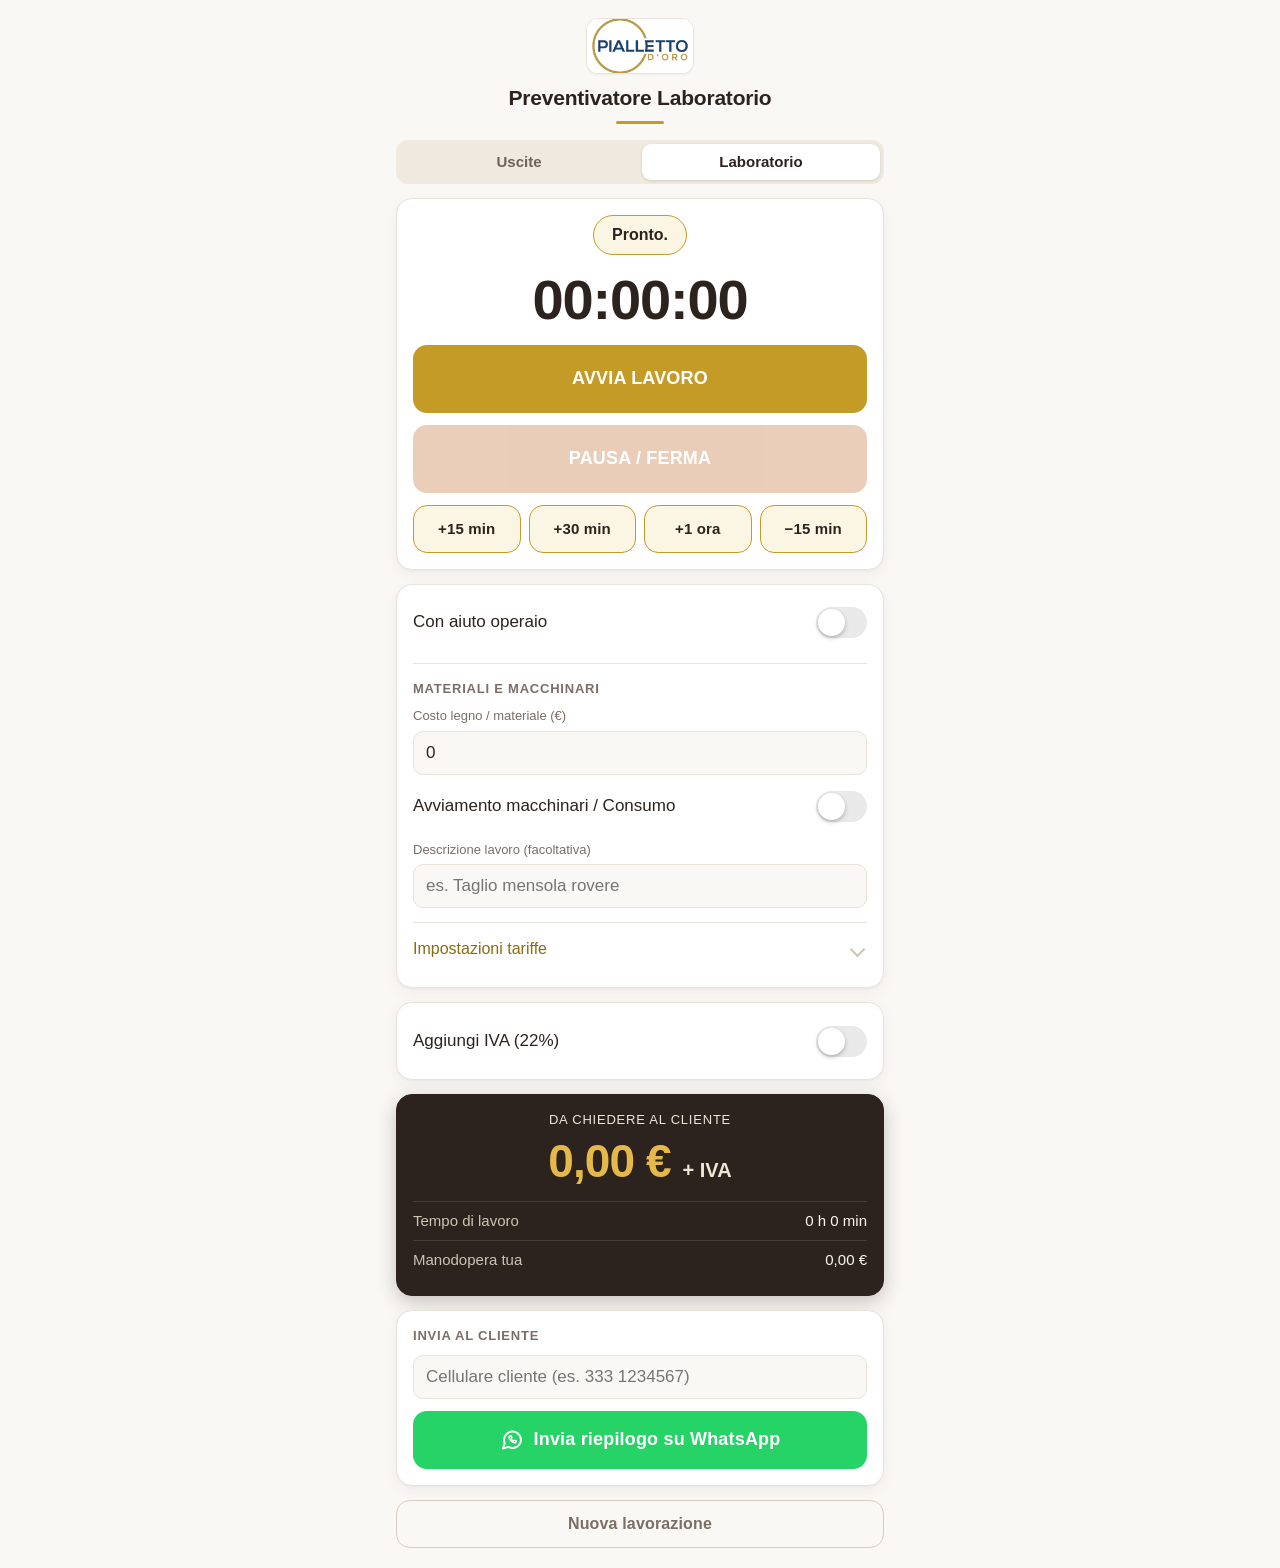
==== laboratorio.html @ 7647d693 "Add files via upload" ====
<!DOCTYPE html>
<html lang="it">
<head>
<meta charset="UTF-8">
<meta name="viewport" content="width=device-width, initial-scale=1, viewport-fit=cover">
<meta name="apple-mobile-web-app-capable" content="yes">
<meta name="mobile-web-app-capable" content="yes">
<meta name="apple-mobile-web-app-status-bar-style" content="black-translucent">
<meta name="apple-mobile-web-app-title" content="Pialletto d'Oro">
<meta name="theme-color" content="#FAF8F5">
<link rel="apple-touch-icon" href="./logo.png">
<title>Preventivatore Laboratorio</title>
<link rel="stylesheet" href="./stile.css">
</head>
<body>

<header>
  <div class="logo"><img src="./logo.png" alt="Pialletto d'Oro" onerror="this.parentNode.hidden=true;this.parentNode.nextElementSibling.hidden=false"></div>
  <div class="marca" hidden>Pialletto d'Oro</div>
  <h1>Preventivatore Laboratorio</h1>
</header>

<nav class="nav" aria-label="Sezioni">
  <a href="./index.html">Uscite</a>
  <a href="./laboratorio.html" class="on" aria-current="page">Laboratorio</a>
</nav>

<section>
  <div id="stato">Pronto.</div>
  <div class="crono" id="crono">00:00:00</div>
  <button id="bAvvia">AVVIA LAVORO</button>
  <button class="b2" id="bPausa" disabled>PAUSA / FERMA</button>
  <div class="rapidi">
    <button type="button" data-min="15">+15 min</button>
    <button type="button" data-min="30">+30 min</button>
    <button type="button" data-min="60">+1 ora</button>
    <button type="button" data-min="-15">−15 min</button>
  </div>
</section>

<section>
  <div class="chk"><input type="checkbox" id="conOp"><label for="conOp">Con aiuto operaio</label></div>

  <h2>Materiali e macchinari</h2>
  <label for="mat" style="margin-top:0">Costo legno / materiale (€)</label>
  <input type="number" id="mat" value="0" min="0" step="0.01" inputmode="decimal">
  <div class="chk" style="margin-top:10px"><input type="checkbox" id="mac"><label for="mac">Avviamento macchinari / Consumo</label></div>

  <label for="desc">Descrizione lavoro (facoltativa)</label>
  <input type="text" id="desc" placeholder="es. Taglio mensola rovere">

  <details>
    <summary>Impostazioni tariffe</summary>
    <div class="row due">
      <div><label for="tOra">€/ora tuo lavoro</label><input type="number" id="tOra" value="40" min="0" inputmode="decimal"></div>
      <div><label for="tOp">€/ora operaio</label><input type="number" id="tOp" value="30" min="0" inputmode="decimal"></div>
      <div><label for="tForf">Forfait avviamento macchinari €</label><input type="number" id="tForf" value="10" min="0" inputmode="decimal"></div>
      <div><label for="tMin">Minimo intervento €</label><input type="number" id="tMin" value="15" min="0" inputmode="decimal"></div>
    </div>
  </details>
</section>

<section id="ivaBox">
  <div class="chk"><input type="checkbox" id="conIva"><label for="conIva">Aggiungi IVA (22%)</label></div>
</section>

<section id="res">
  <div class="note" style="margin:0">Da chiedere al cliente</div>
  <div class="tot"><span id="tot">0,00 €</span> <span class="suf" id="totSuf">+ IVA</span></div>
  <div id="totSub"></div>
  <table id="dett"></table>
</section>

<section id="invia">
  <h2>Invia al cliente</h2>
  <input type="tel" id="tel" inputmode="tel" autocomplete="off" placeholder="Cellulare cliente (es. 333 1234567)" aria-label="Cellulare cliente">
  <button class="wa" id="bWa"><svg viewBox="0 0 24 24" fill="none" stroke="currentColor" stroke-width="2" stroke-linecap="round" stroke-linejoin="round" aria-hidden="true"><path d="M21 11.5a8.5 8.5 0 0 1-12.6 7.4L3 20.5l1.7-5.1A8.5 8.5 0 1 1 21 11.5z"/><path d="M9 8.5c0 3.5 3 6.500 6.500 6.500l1-1.800-2-1-1 .8c-1-.5-1.800-1.300-2.300-2.300l.8-1-1-2z" stroke-width="1.4"/></svg>Invia riepilogo su WhatsApp</button>
</section>

<button class="ghost" id="bNuovo">Nuova lavorazione</button>

<script>
const $ = id => document.getElementById(id);

// barra Uscite / Laboratorio: resta dentro la Web App a schermo intero
document.querySelectorAll('.nav a').forEach(a => {
  a.onclick = e => { e.preventDefault(); window.location.href = a.href; };
});

// ---- tariffe (salvate a parte: restano tra una lavorazione e l'altra) ----
const DEF = { tOra: 40, tOp: 30, tForf: 10, tMin: 15 };
let T = Object.assign({}, DEF);
try { T = Object.assign(T, JSON.parse(localStorage.getItem('tarLab') || 'null') || {}); } catch (e) {}
Object.keys(DEF).forEach(id => {
  $(id).value = T[id];
  $(id).oninput = () => {
    const v = parseFloat($(id).value);
    T[id] = isNaN(v) || v < 0 ? DEF[id] : v;
    try { localStorage.setItem('tarLab', JSON.stringify(T)); } catch (e) {}
    mostra();
  };
});

// ---- lavorazione in corso ----
const VUOTA = () => ({ ms: 0, start: null, conOp: false, mat: '0', mac: false, desc: '', tel: '', iva: false });
let L = VUOTA();
try { L = Object.assign(L, JSON.parse(localStorage.getItem('lab') || 'null') || {}); } catch (e) {}
function salva() { try { localStorage.setItem('lab', JSON.stringify(L)); } catch (e) {} }

const eur = n => n.toFixed(2).replace('.', ',') + ' €';
const due = n => String(n).padStart(2, '0');
const trascorso = () => L.ms + (L.start ? Date.now() - L.start : 0);   // millisecondi di lavoro
const orologio = ms => { const s = Math.floor(ms / 1000); return due(Math.floor(s / 3600)) + ':' + due(Math.floor(s / 60) % 60) + ':' + due(s % 60); };
const fmt = ms => { const m = Math.round(ms / 60000); return Math.floor(m / 60) + ' h ' + (m % 60) + ' min'; };

// ---- calcolo ----
function calcola() {
  const ms = trascorso();
  const ore = ms / 3600000;                       // tempo effettivo, senza arrotondamenti
  const cL = ore * T.tOra;                        // manodopera tua
  const cO = L.conOp ? ore * T.tOp : 0;           // operaio
  const cM = L.mac ? T.tForf : 0;                 // forfait avviamento macchinari
  let lavoro = cL + cO + cM;
  const minimo = lavoro > 0 && lavoro < T.tMin;   // soglia minima sul lavoro (materiale escluso)
  if (minimo) lavoro = T.tMin;
  const mat = Math.max(0, parseFloat(L.mat) || 0);
  const netto = lavoro + mat;
  return { ms, cL, cO, cM, minimo, mat, netto, ivaE: netto * 0.22 };
}

let R = calcola();

function mostra() {
  R = calcola();
  $('crono').textContent = orologio(R.ms);
  $('stato').textContent = L.start ? 'Lavoro in corso...' : (R.ms > 0 ? 'In pausa.' : 'Pronto.');
  $('bAvvia').disabled = !!L.start;
  $('bPausa').disabled = !L.start;

  $('tot').textContent = eur(L.iva ? R.netto + R.ivaE : R.netto);
  $('totSuf').textContent = L.iva ? 'IVA inclusa' : '+ IVA';
  $('totSub').textContent = L.iva ? 'Imponibile ' + eur(R.netto) + ' + IVA 22% ' + eur(R.ivaE) : '';

  const t = $('dett');
  t.innerHTML = '';
  const riga = (a, b) => {
    const tr = document.createElement('tr');
    const td1 = document.createElement('td');
    const td2 = document.createElement('td');
    td1.textContent = a; td2.textContent = b;
    tr.appendChild(td1); tr.appendChild(td2);
    t.appendChild(tr);
  };
  riga('Tempo di lavoro', fmt(R.ms));
  riga('Manodopera tua', eur(R.cL));
  if (L.conOp) riga('Operaio', eur(R.cO));
  if (L.mac) riga('Avviamento macchinari', eur(R.cM));
  if (R.minimo) riga('Minimo intervento applicato', eur(T.tMin));
  if (R.mat > 0) riga('Materiale', eur(R.mat));
}

// ---- cronometro ----
$('bAvvia').onclick = () => { if (!L.start) L.start = Date.now(); salva(); mostra(); };
$('bPausa').onclick = () => { if (L.start) { L.ms += Date.now() - L.start; L.start = null; } salva(); mostra(); };
document.querySelectorAll('.rapidi button').forEach(b => {
  b.onclick = () => {
    const tot = Math.max(0, trascorso() + (+b.dataset.min) * 60000);
    L.ms = tot;
    if (L.start) L.start = Date.now();
    salva(); mostra();
  };
});
setInterval(() => { if (L.start) mostra(); }, 1000);

// ---- campi ----
$('conOp').onchange = () => { L.conOp = $('conOp').checked; salva(); mostra(); };
$('mac').onchange = () => { L.mac = $('mac').checked; salva(); mostra(); };
$('mat').oninput = () => { L.mat = $('mat').value; salva(); mostra(); };
$('desc').oninput = () => { L.desc = $('desc').value; salva(); };
$('tel').oninput = () => { L.tel = $('tel').value; salva(); };
$('conIva').onchange = () => { L.iva = $('conIva').checked; salva(); mostra(); };

// numero per WhatsApp: solo cifre, prefisso 39 se e' un numero italiano di 9-10 cifre
function numWa(v) {
  let n = (v || '').replace(/\D/g, '');
  if (n.startsWith('00')) n = n.slice(2);
  if (n.length >= 9 && n.length <= 10) n = '39' + n;
  return n;
}

$('bWa').onclick = () => {
  mostra();
  const importo = L.iva ? eur(R.netto + R.ivaE) + ' (IVA 22% inclusa)' : eur(R.netto) + ' + IVA';
  const righe = [
    "*Pialletto d'Oro - Riepilogo Lavorazione*",
    '',
    'Data: ' + new Date().toLocaleDateString('it-IT', { day: '2-digit', month: '2-digit', year: 'numeric' })
  ];
  const desc = $('desc').value.trim();
  if (desc) righe.push('Lavoro: ' + desc);
  righe.push('Importo totale: *' + importo + '*', '', 'Grazie per averci scelto.');
  const n = numWa($('tel').value);
  location.href = 'https://wa.me/' + n + '?text=' + encodeURIComponent(righe.join('\n'));
};

// "Nuova lavorazione" con conferma: il primo tocco chiede conferma, il secondo (entro 4 secondi) azzera
let confT = 0;
function confFine() { confT = 0; $('bNuovo').textContent = 'Nuova lavorazione'; $('bNuovo').classList.remove('conf'); }
$('bNuovo').onclick = () => {
  if (!confT) {
    $('bNuovo').textContent = 'Tocca di nuovo per azzerare';
    $('bNuovo').classList.add('conf');
    confT = setTimeout(confFine, 4000);
    return;
  }
  clearTimeout(confT);
  confFine();
  const iva = L.iva;            // l'IVA resta come l'avevi impostata
  L = VUOTA();
  L.iva = iva;
  salva();
  campi();
  mostra();
};

function campi() {
  $('conOp').checked = !!L.conOp;
  $('mac').checked = !!L.mac;
  $('mat').value = L.mat;
  $('desc').value = L.desc || '';
  $('tel').value = L.tel || '';
  $('conIva').checked = !!L.iva;
}

campi();
mostra();
</script>
</body>
</html>
---- stile.css ----
:root{--bg:#FAF8F5;--card:#FFFFFF;--fg:#2C221E;--mut:#7A6E66;--line:#EAE3D9;--blu:#C59B27;--ara:#B85D19;--ver:#2E7D32;--dark:#2C221E;--oro:#C59B27}
*{box-sizing:border-box;-webkit-tap-highlight-color:transparent}
html{-webkit-text-size-adjust:100%}
body{background:var(--bg);color:var(--fg);font-family:-apple-system,BlinkMacSystemFont,"Segoe UI",Roboto,sans-serif;font-size:17px;line-height:1.35;margin:0 auto;max-width:520px;
  padding:calc(16px + env(safe-area-inset-top,0px)) max(16px,env(safe-area-inset-right,0px)) calc(20px + env(safe-area-inset-bottom,0px)) max(16px,env(safe-area-inset-left,0px))}
body::before{content:"";position:fixed;top:0;left:0;right:0;height:env(safe-area-inset-top,0px);background:var(--dark);z-index:5}
header{text-align:center;margin:2px 0 16px}
.logo{width:108px;height:56px;margin:0 auto 10px;overflow:hidden;position:relative;background:#fff;border:1px solid var(--line);border-radius:12px;box-shadow:0 1px 2px rgba(44,34,30,.05)}
.logo img{position:absolute;top:50%;left:50%;width:140px;height:140px;max-width:none;transform:translate(-50%,-50%)}
.marca{font-size:24px;font-weight:700;letter-spacing:.02em;color:var(--oro);margin-bottom:8px}
h1{font-size:21px;font-weight:700;letter-spacing:-.01em;color:var(--fg);margin:0}
h1::after{content:"";display:block;width:48px;height:3px;border-radius:3px;background:var(--oro);margin:9px auto 0}
section{background:var(--card);border:1px solid var(--line);border-radius:16px;padding:16px;margin-bottom:14px;box-shadow:0 1px 2px rgba(44,34,30,.04),0 4px 14px rgba(44,34,30,.06)}
label{display:block;font-size:13px;color:var(--mut);margin:12px 0 6px}
input[type=number],input[type=text],input[type=tel]{width:100%;min-height:44px;padding:10px 12px;font-size:17px;font-family:inherit;border:1px solid var(--line);border-radius:10px;background:var(--bg);color:var(--fg);-webkit-appearance:none;appearance:none}
input[type=number]:focus,input[type=text]:focus,input[type=tel]:focus{outline:2px solid var(--blu);outline-offset:0;border-color:transparent}

/* stato */
#stato{display:block;width:fit-content;margin:0 auto 14px;padding:8px 18px;border-radius:999px;background:#FBF5E4;color:#2C221E;border:1.5px solid var(--oro);font-size:16px;font-weight:700;text-align:center}

/* pulsanti principali */
button{display:block;width:100%;min-height:68px;padding:16px;font-family:inherit;font-size:18px;font-weight:700;letter-spacing:.01em;border:0;border-radius:14px;margin-top:12px;cursor:pointer;color:#fff;background:var(--blu);touch-action:manipulation;-webkit-appearance:none;appearance:none;transition:transform .08s,opacity .15s}
#bParti,#bAvvia{margin-top:0}
button.b2{background:var(--ara)}
button.b3{background:var(--ver)}
button:active:not(:disabled){transform:scale(.98);opacity:.85}
button:disabled{opacity:.3;cursor:default}
.note{font-size:14px;color:var(--mut);line-height:1.45;margin-top:10px;text-align:center}
#live:empty{display:none}

/* switch iOS */
.chk{display:flex;align-items:center;justify-content:space-between;gap:12px;min-height:44px}
.chk label{order:-1;flex:1;margin:0;font-size:17px;color:var(--fg);padding:6px 0}
.chk input{flex:none;width:51px;height:31px;margin:0;border-radius:31px;background:#E9E9EA;position:relative;cursor:pointer;-webkit-appearance:none;appearance:none;transition:background .2s}
.chk input::after{content:"";position:absolute;top:2px;left:2px;width:27px;height:27px;border-radius:50%;background:#fff;box-shadow:0 2px 4px rgba(0,0,0,.25);transition:transform .2s}
.chk input:checked{background:var(--ver)}
.chk input:checked::after{transform:translateX(20px)}

/* numero operai: tasti + e - */
.passo{display:flex;align-items:center;gap:14px;min-height:52px;margin-top:8px;padding-top:8px;border-top:1px solid var(--line)}
.passo>span:first-child{flex:1}
.passo .num{min-width:28px;text-align:center;font-size:20px;font-weight:700}
button.step{display:block;flex:none;width:48px;min-height:48px;height:48px;margin:0;padding:0;border-radius:12px;font-size:26px;line-height:1;background:#FBF5E4;color:var(--fg);border:1.5px solid var(--oro)}

/* menu espandibili */
details{border-top:1px solid var(--line);margin-top:14px}
summary{display:flex;align-items:center;justify-content:space-between;min-height:48px;padding-top:4px;font-size:16px;color:#8A6A12;cursor:pointer;list-style:none}
summary::-webkit-details-marker{display:none}
summary::after{content:"";flex:none;width:9px;height:9px;margin:0 4px 0 10px;border-right:2px solid #CFC4B4;border-bottom:2px solid #CFC4B4;transform:rotate(45deg);transition:transform .2s}
details[open] summary::after{transform:rotate(-135deg)}
details label{margin-top:4px}
.row{display:grid;grid-template-columns:repeat(3,1fr);gap:10px;padding-bottom:4px}
.row>div{min-width:0}
.row label{margin-top:0;white-space:nowrap;font-size:12px}

/* risultato */
#res{background:var(--dark);border-color:var(--dark);color:#FAF8F5;box-shadow:0 6px 20px rgba(44,34,30,.25)}
#res .note{color:#EFE6D6;font-size:13px;letter-spacing:.06em;text-transform:uppercase}
.tot{color:#E5B84B;font-size:46px;font-weight:700;letter-spacing:-.02em;text-align:center;margin:6px 0 14px;line-height:1.1}
.suf{display:inline-block;font-size:20px;font-weight:600;letter-spacing:0;color:#EFE6D6;white-space:nowrap}
#totSub{text-align:center;color:#EFE6D6;font-size:15px;margin:-6px 0 14px}
#totSub:empty{display:none}
h2{font-size:13px;font-weight:600;letter-spacing:.06em;text-transform:uppercase;color:var(--mut);margin:0 0 10px}
button.wa{display:flex;align-items:center;justify-content:center;gap:10px;min-height:58px;background:#25D366;color:#fff}
button.wa svg{flex:none;width:24px;height:24px}
table{width:100%;border-collapse:collapse;font-size:15px}
td{padding:9px 0;border-top:1px solid #4A3C35;vertical-align:top}
td:first-child{color:#CFC4B4;padding-right:10px}
td:last-child{text-align:right}
button.ghost{min-height:48px;margin:4px 0 0;padding:12px;font-size:16px;font-weight:600;background:transparent;color:var(--mut);border:1px solid #D8CDBD}
[hidden]{display:none!important}

/* barra Uscite / Laboratorio */
.nav{display:flex;gap:4px;min-height:44px;padding:4px;margin-bottom:14px;background:#EFE9E0;border-radius:12px}
.nav a{flex:1;display:flex;align-items:center;justify-content:center;min-height:36px;border-radius:9px;font-size:15px;font-weight:600;color:#6E6259;text-decoration:none}
.nav a.on{background:#FFFFFF;color:#2C221E;font-weight:700;box-shadow:0 1px 3px rgba(44,34,30,.14)}

/* conferma azzeramento */
button.ghost.conf{background:var(--ara);border-color:var(--ara);color:#fff}

/* laboratorio */
.crono{font-size:56px;font-weight:700;letter-spacing:-.02em;font-variant-numeric:tabular-nums;text-align:center;line-height:1.1;margin:2px 0 14px}
.rapidi{display:grid;grid-template-columns:repeat(4,1fr);gap:8px;margin-top:12px}
.rapidi button{min-height:48px;margin:0;padding:0 2px;font-size:15px;white-space:nowrap;background:#FBF5E4;color:var(--fg);border:1.5px solid var(--oro)}
.row.due{grid-template-columns:1fr 1fr;align-items:end}
.row.due label{white-space:normal;margin-top:8px}
section>h2:not(:first-child){margin-top:18px;padding-top:16px;border-top:1px solid var(--line)}
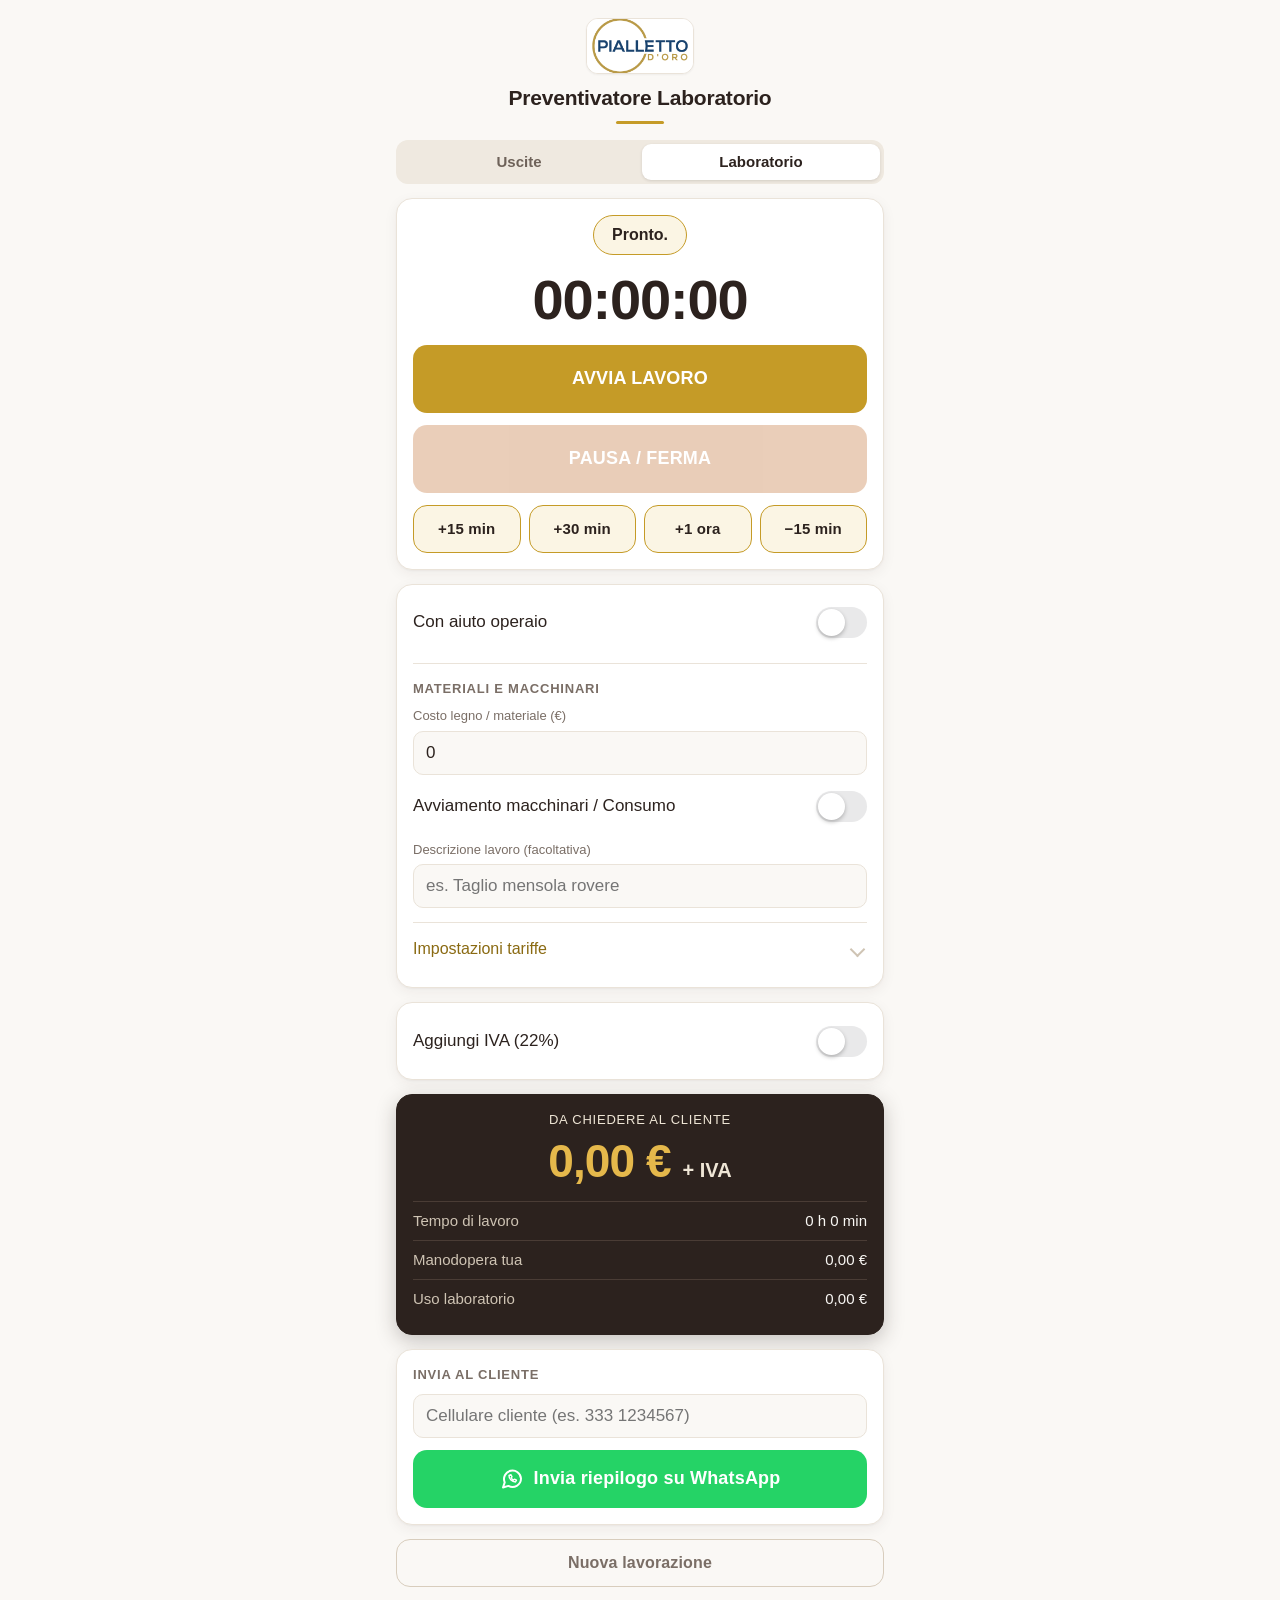
==== commit eed9e16c: "Add files via upload" ====
--- a/laboratorio.html
+++ b/laboratorio.html
@@ -54,6 +54,7 @@
     <div class="row due">
       <div><label for="tOra">€/ora tuo lavoro</label><input type="number" id="tOra" value="40" min="0" inputmode="decimal"></div>
       <div><label for="tOp">€/ora operaio</label><input type="number" id="tOp" value="30" min="0" inputmode="decimal"></div>
+      <div><label for="tLab">€/ora uso laboratorio</label><input type="number" id="tLab" value="15" min="0" inputmode="decimal"></div>
       <div><label for="tForf">Forfait avviamento macchinari €</label><input type="number" id="tForf" value="10" min="0" inputmode="decimal"></div>
       <div><label for="tMin">Minimo intervento €</label><input type="number" id="tMin" value="15" min="0" inputmode="decimal"></div>
     </div>
@@ -88,7 +89,7 @@
 });
 
 // ---- tariffe (salvate a parte: restano tra una lavorazione e l'altra) ----
-const DEF = { tOra: 40, tOp: 30, tForf: 10, tMin: 15 };
+const DEF = { tOra: 40, tOp: 30, tLab: 15, tForf: 10, tMin: 15 };
 let T = Object.assign({}, DEF);
 try { T = Object.assign(T, JSON.parse(localStorage.getItem('tarLab') || 'null') || {}); } catch (e) {}
 Object.keys(DEF).forEach(id => {
@@ -120,12 +121,13 @@
   const cL = ore * T.tOra;                        // manodopera tua
   const cO = L.conOp ? ore * T.tOp : 0;           // operaio
   const cM = L.mac ? T.tForf : 0;                 // forfait avviamento macchinari
-  let lavoro = cL + cO + cM;
+  const cLab = ore * T.tLab;                      // uso laboratorio (affitto, corrente, affilatura, usura)
+  let lavoro = cL + cO + cLab + cM;
   const minimo = lavoro > 0 && lavoro < T.tMin;   // soglia minima sul lavoro (materiale escluso)
   if (minimo) lavoro = T.tMin;
   const mat = Math.max(0, parseFloat(L.mat) || 0);
   const netto = lavoro + mat;
-  return { ms, cL, cO, cM, minimo, mat, netto, ivaE: netto * 0.22 };
+  return { ms, cL, cO, cLab, cM, minimo, mat, netto, ivaE: netto * 0.22 };
 }
 
 let R = calcola();
@@ -154,6 +156,7 @@
   riga('Tempo di lavoro', fmt(R.ms));
   riga('Manodopera tua', eur(R.cL));
   if (L.conOp) riga('Operaio', eur(R.cO));
+  if (T.tLab > 0) riga('Uso laboratorio', eur(R.cLab));
   if (L.mac) riga('Avviamento macchinari', eur(R.cM));
   if (R.minimo) riga('Minimo intervento applicato', eur(T.tMin));
   if (R.mat > 0) riga('Materiale', eur(R.mat));
